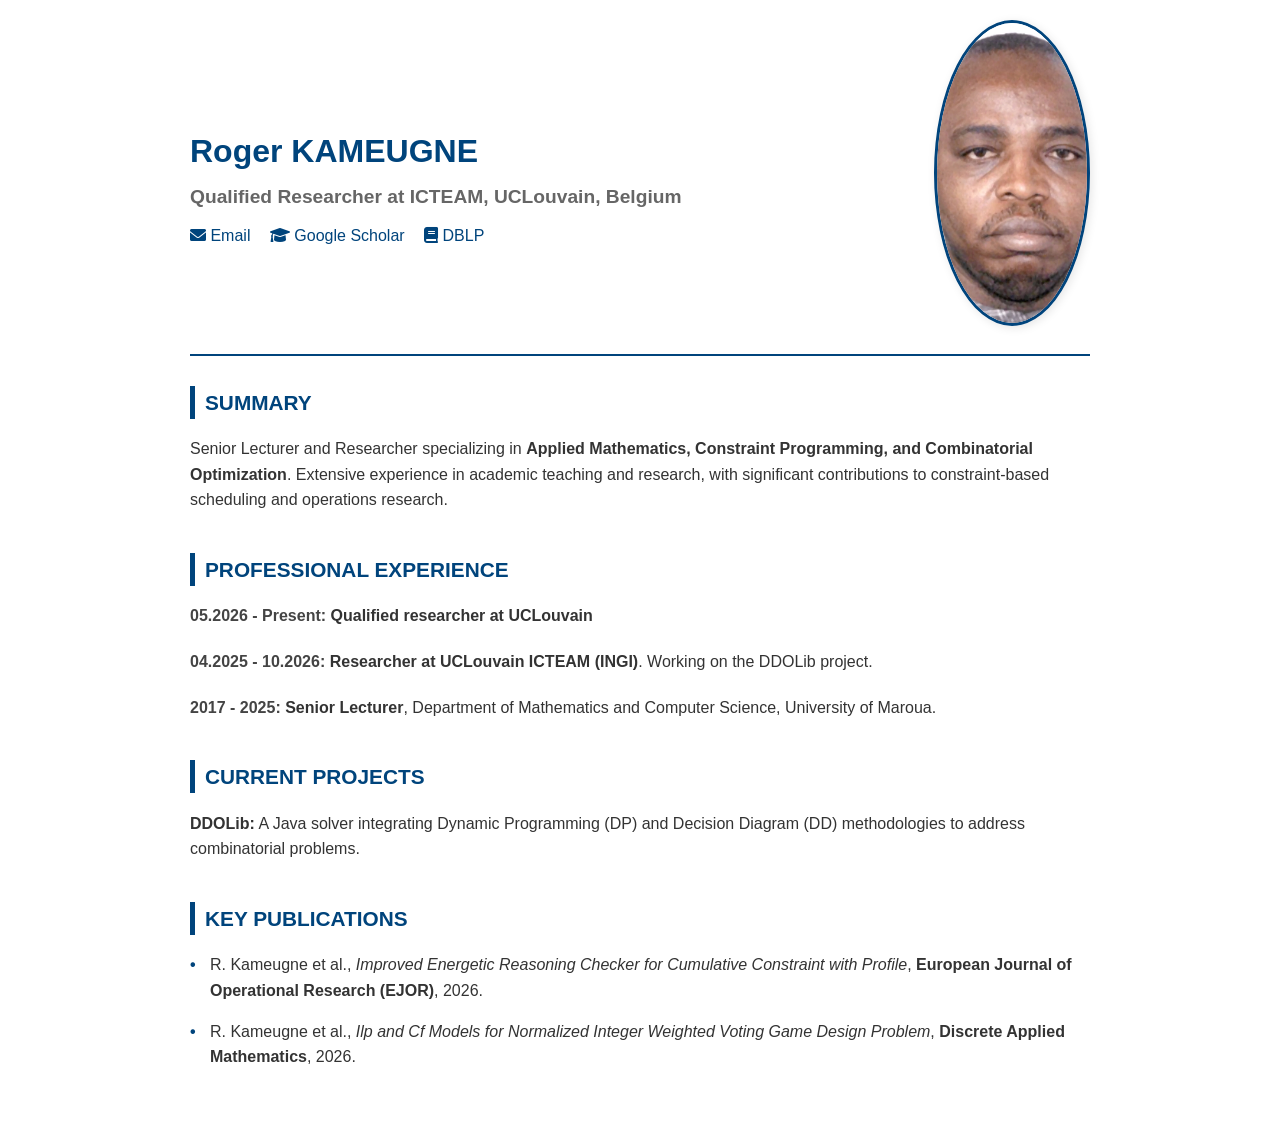
==== index.html @ 8e44e62c "Update index.html" ====
<!DOCTYPE html>
<html lang="en">
<head>
    <meta charset="UTF-8">
    <meta name="viewport" content="width=device-width, initial-scale=1.0">
    <title>Roger Kameugne | Personal Page</title>
    <link rel="stylesheet" href="https://cdnjs.cloudflare.com/ajax/libs/font-awesome/6.0.0/css/all.min.css">
    <style>
        body { font-family: 'Segoe UI', Tahoma, Geneva, Verdana, sans-serif; line-height: 1.6; color: #333; max-width: 900px; margin: 0 auto; padding: 20px; }
        header { border-bottom: 2px solid #00447c; padding-bottom: 20px; margin-bottom: 30px; }
        h1 { color: #00447c; margin-bottom: 5px; }
        .subtitle { font-size: 1.2em; color: #666; font-weight: bold; }
        .contact-info { margin-top: 10px; }
        .contact-info a { margin-right: 15px; text-decoration: none; color: #00447c; }
        section { margin-bottom: 40px; }
        h2 { border-left: 5px solid #00447c; padding-left: 10px; color: #00447c; text-transform: uppercase; font-size: 1.3em; }
        .pub-item { margin-bottom: 15px; padding-left: 20px; position: relative; }
        .pub-item::before { content: "•"; position: absolute; left: 0; color: #00447c; font-weight: bold; }
        .exp-item { margin-bottom: 20px; }
        .exp-date { font-weight: bold; color: #444; }
        header img {
            border: 3px solid #00447c;
            box-shadow: 2px 2px 10px rgba(0,0,0,0.1);
        }
    </style>
</head>
<body>

<header style="display: flex; justify-content: space-between; align-items: center; border-bottom: 2px solid #00447c; padding-bottom: 20px; margin-bottom: 30px;">
    
    <div style="flex: 1;">
        <h1 style="color: #00447c; margin-bottom: 5px;">Roger KAMEUGNE</h1>
        <div class="subtitle" style="font-size: 1.2em; color: #666; font-weight: bold;">
            Qualified Researcher at ICTEAM, UCLouvain, Belgium
        </div>
        <div class="contact-info" style="margin-top: 10px;">
            <a href="mailto:rkameugne@gmail.com" style="margin-right: 15px; text-decoration: none; color: #00447c;"><i class="fas fa-envelope"></i> Email</a>
            <a href="https://scholar.google.fr/citations?user=agmFWy8AAAAJ&hl=fr" target="_blank" style="margin-right: 15px; text-decoration: none; color: #00447c;"><i class="fas fa-graduation-cap"></i> Google Scholar</a>
            <a href="https://dblp.org/pid/67/10056.html" target="_blank" style="text-decoration: none; color: #00447c;"><i class="fas fa-book"></i> DBLP</a>
        </div>
    </div>

    <div style="margin-left: 20px;">
        <img src="Roger.jpeg" alt="Roger Kameugne" style="width: 150px; height: 300px; object-fit: cover; border-radius: 75%; border: 3px solid #00447c; box-shadow: 2px 2px 10px rgba(0,0,0,0.1);">
    </div>

</header>

<section id="about">
    <h2>Summary</h2>
    <p>Senior Lecturer and Researcher specializing in <strong>Applied Mathematics, Constraint Programming, and Combinatorial Optimization</strong>. Extensive experience in academic teaching and research, with significant contributions to constraint-based scheduling and operations research.</p>
</section>

<section id="experience">
    <h2>Professional Experience</h2>
    <div class="exp-item">
        <span class="exp-date">05.2026 - Present:</span> <strong>Qualified researcher at UCLouvain</strong>
    </div>
    <div class="exp-item">
        <span class="exp-date">04.2025 - 10.2026:</span> <strong>Researcher at UCLouvain ICTEAM (INGI)</strong>. Working on the DDOLib project.
    </div>
    <div class="exp-item">
        <span class="exp-date">2017 - 2025:</span> <strong>Senior Lecturer</strong>, Department of Mathematics and Computer Science, University of Maroua.
    </div>
</section>

<section id="projects">
    <h2>Current Projects</h2>
    <p><strong>DDOLib:</strong> A Java solver integrating Dynamic Programming (DP) and Decision Diagram (DD) methodologies to address combinatorial problems.</p>
</section>

<section id="publications">
    <h2>Key Publications</h2>
    <div class="pub-item">
        R. Kameugne et al., <em>Improved Energetic Reasoning Checker for Cumulative Constraint with Profile</em>, <strong>European Journal of Operational Research (EJOR)</strong>, 2026.
    </div>
    <div class="pub-item">
        R. Kameugne et al., <em>Ilp and Cf Models for Normalized Integer Weighted Voting Game Design Problem</em>, <strong>Discrete Applied Mathematics</strong>, 2026.
    </div>
</section>

</body>
</html>
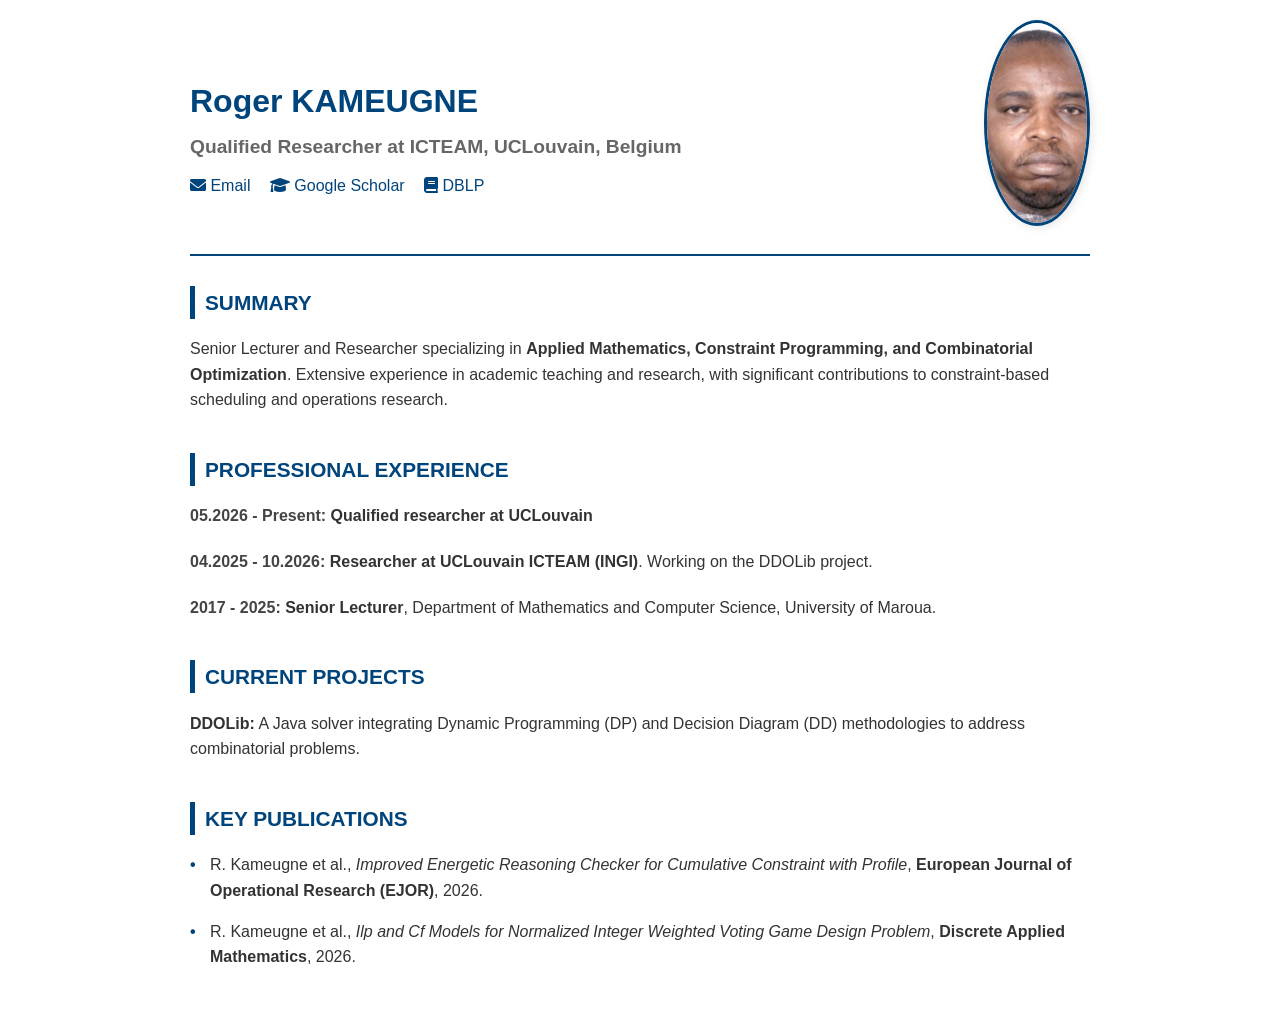
==== commit ff15a4cd: "Update index.html" ====
--- a/index.html
+++ b/index.html
@@ -41,7 +41,7 @@
     </div>
 
     <div style="margin-left: 20px;">
-        <img src="Roger.jpeg" alt="Roger Kameugne" style="width: 150px; height: 300px; object-fit: cover; border-radius: 75%; border: 3px solid #00447c; box-shadow: 2px 2px 10px rgba(0,0,0,0.1);">
+        <img src="Roger.jpeg" alt="Roger Kameugne" style="width: 100px; height: 200px; object-fit: cover; border-radius: 75%; border: 3px solid #00447c; box-shadow: 2px 2px 10px rgba(0,0,0,0.1);">
     </div>
 
 </header>
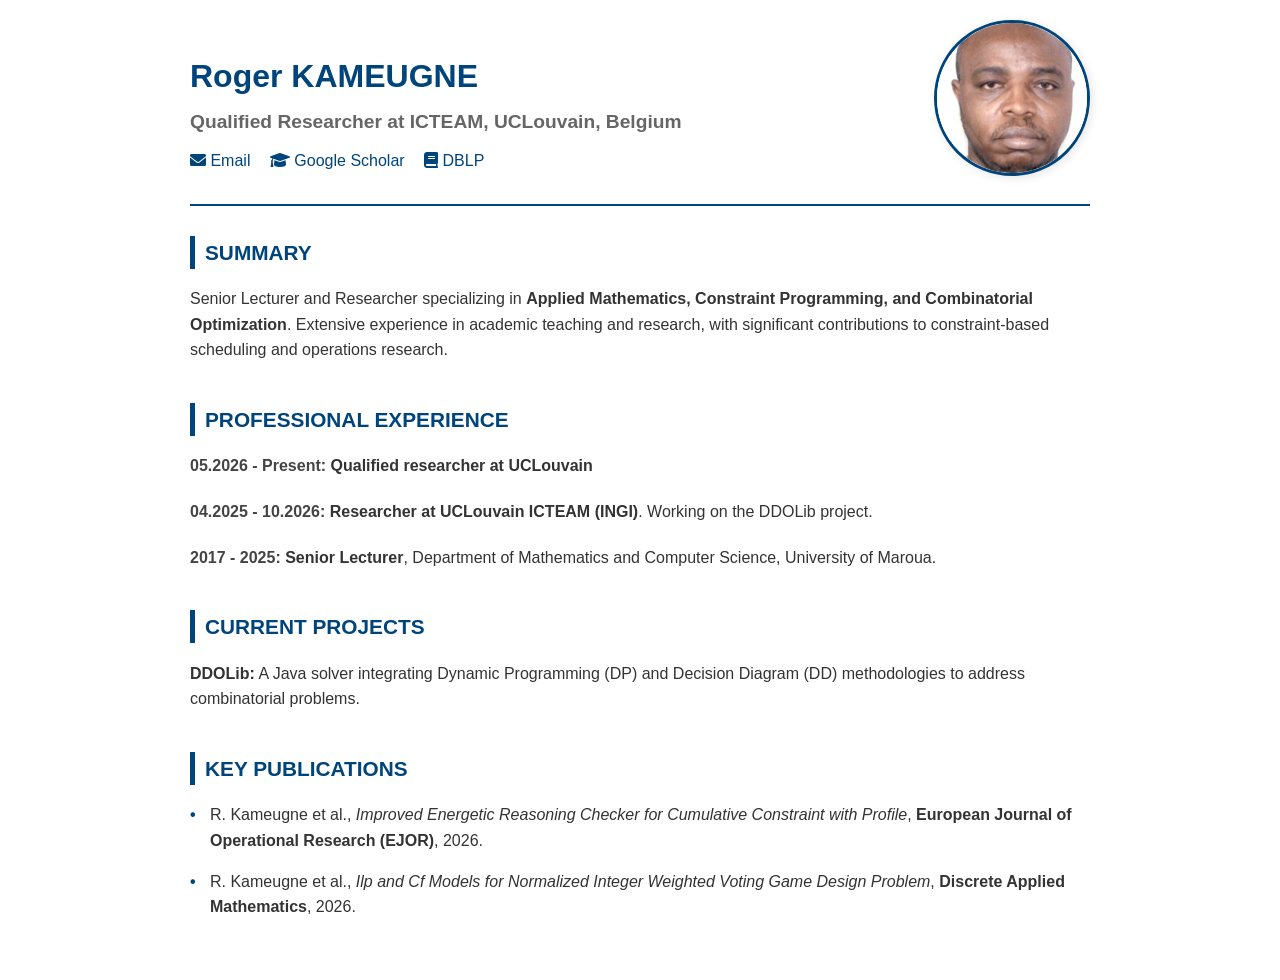
==== commit 7a0e5b8c: "Update index.html" ====
--- a/index.html
+++ b/index.html
@@ -41,7 +41,7 @@
     </div>
 
     <div style="margin-left: 20px;">
-        <img src="Roger.jpeg" alt="Roger Kameugne" style="width: 100px; height: 200px; object-fit: cover; border-radius: 75%; border: 3px solid #00447c; box-shadow: 2px 2px 10px rgba(0,0,0,0.1);">
+        <img src="Roger.jpeg" alt="Roger Kameugne" style="width: 150px; height: 150px; object-fit: cover; border-radius: 50%; border: 3px solid #00447c; box-shadow: 2px 2px 10px rgba(0,0,0,0.1);">
     </div>
 
 </header>
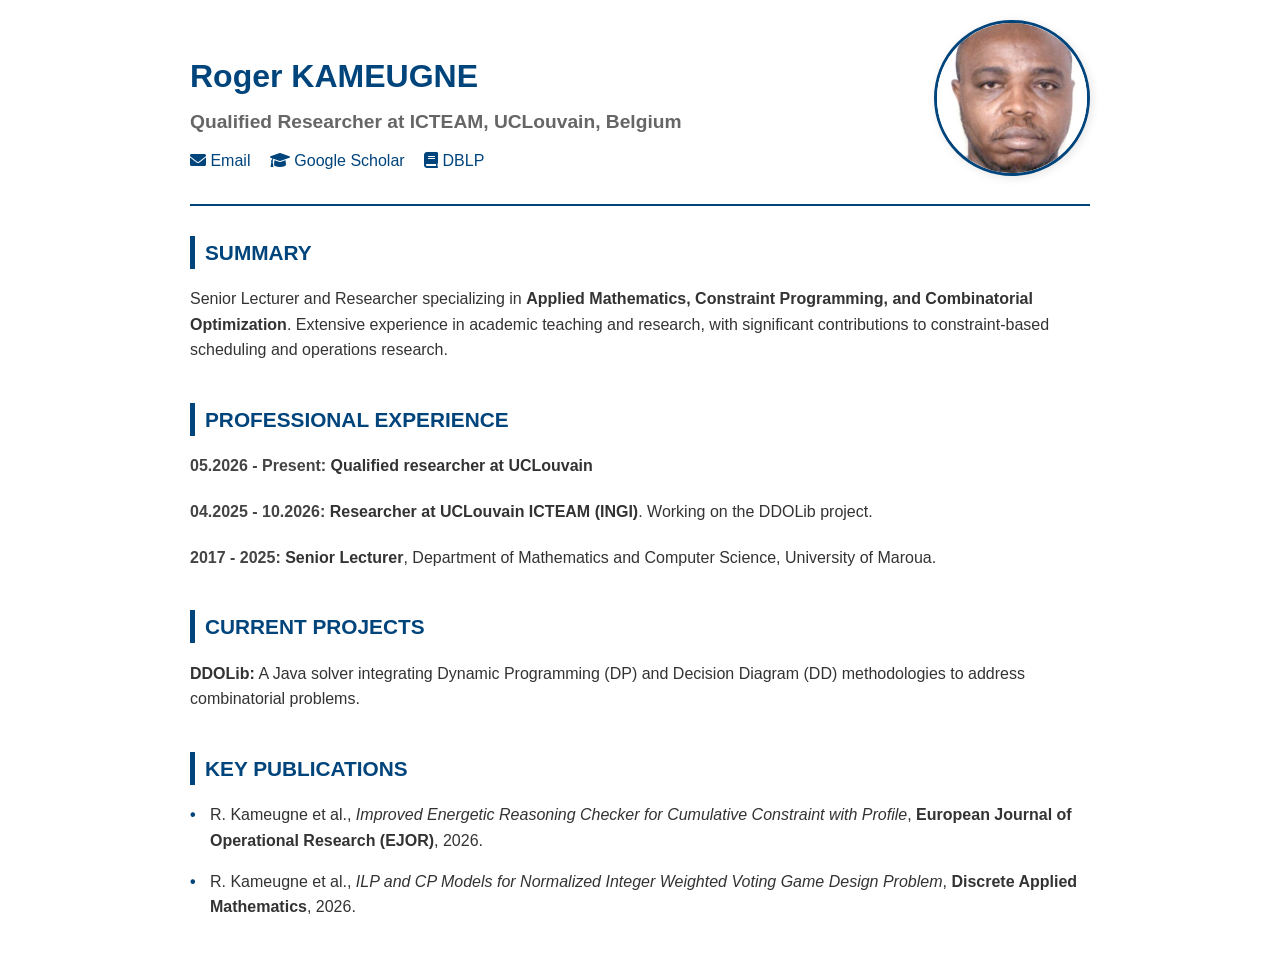
==== commit a9d663f1: "Update index.html" ====
--- a/index.html
+++ b/index.html
@@ -75,7 +75,7 @@
         R. Kameugne et al., <em>Improved Energetic Reasoning Checker for Cumulative Constraint with Profile</em>, <strong>European Journal of Operational Research (EJOR)</strong>, 2026.
     </div>
     <div class="pub-item">
-        R. Kameugne et al., <em>Ilp and Cf Models for Normalized Integer Weighted Voting Game Design Problem</em>, <strong>Discrete Applied Mathematics</strong>, 2026.
+        R. Kameugne et al., <em>ILP and CP Models for Normalized Integer Weighted Voting Game Design Problem</em>, <strong>Discrete Applied Mathematics</strong>, 2026.
     </div>
 </section>
 
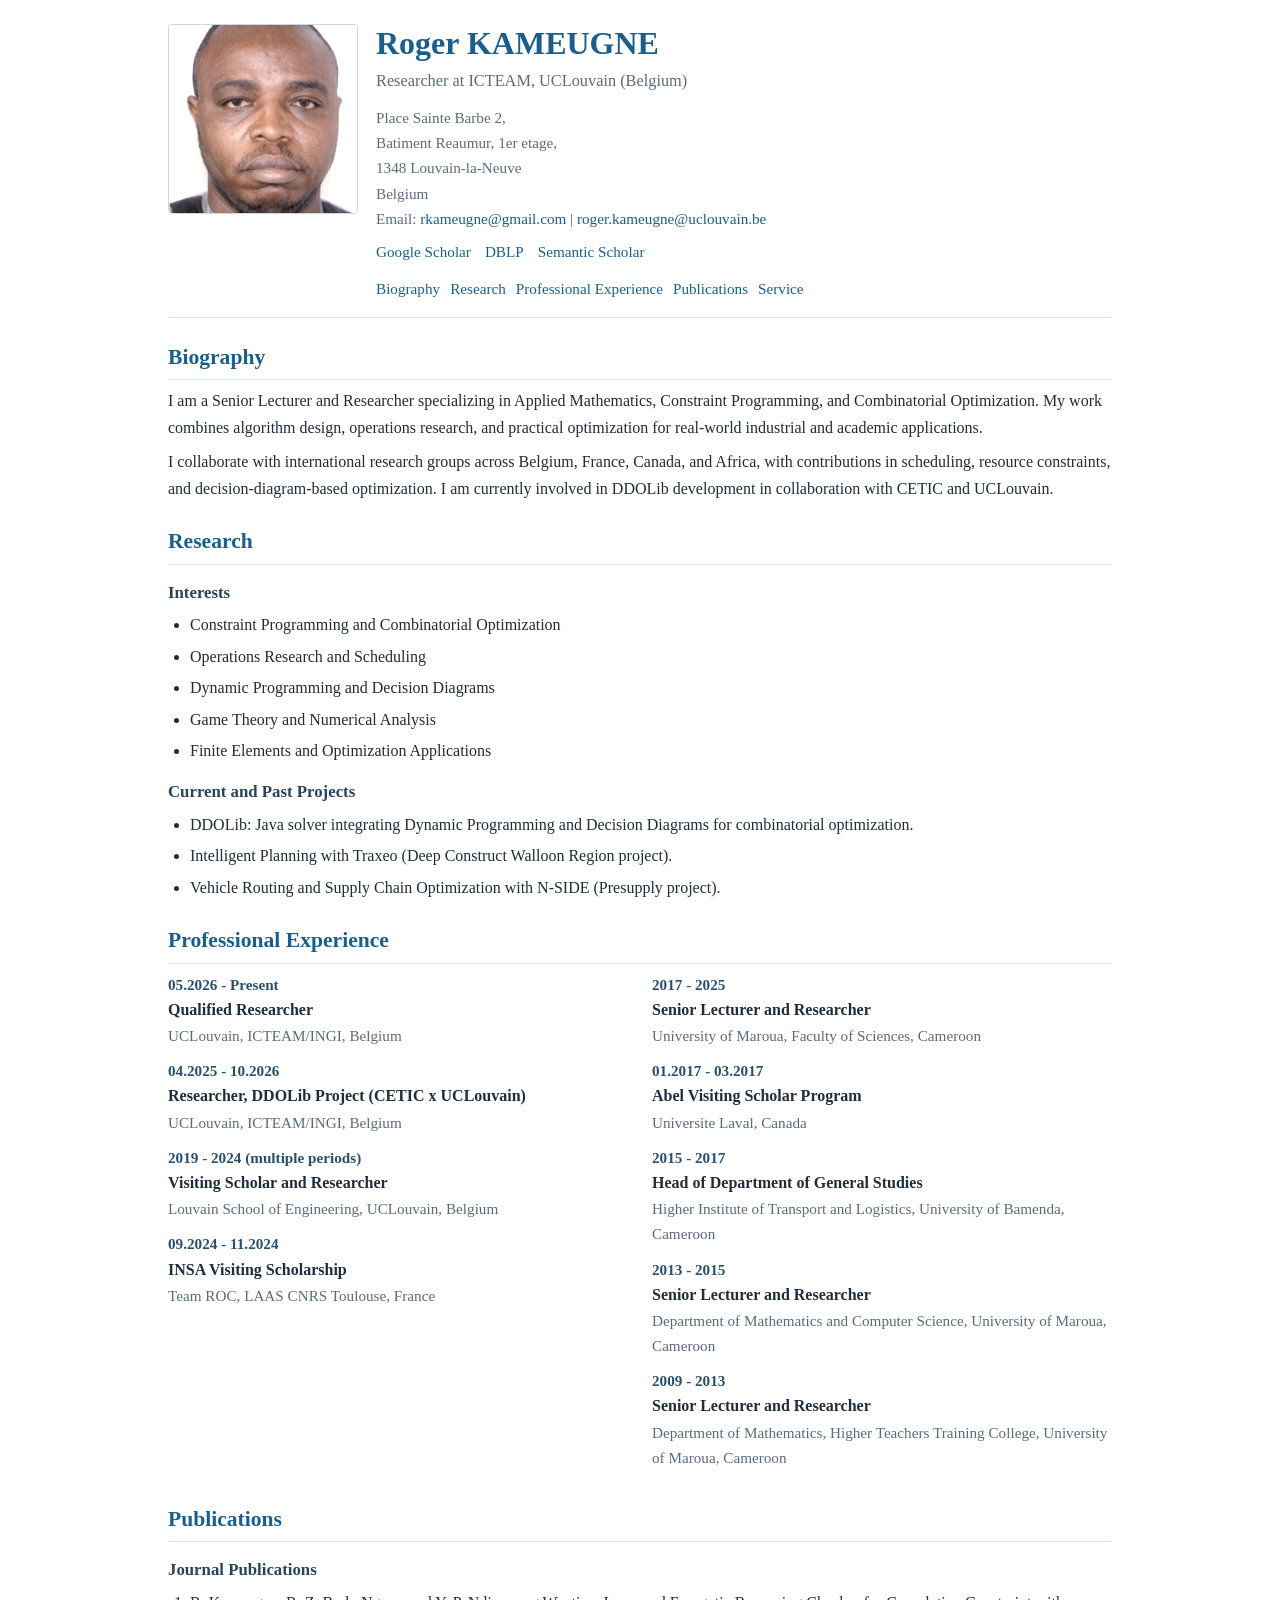
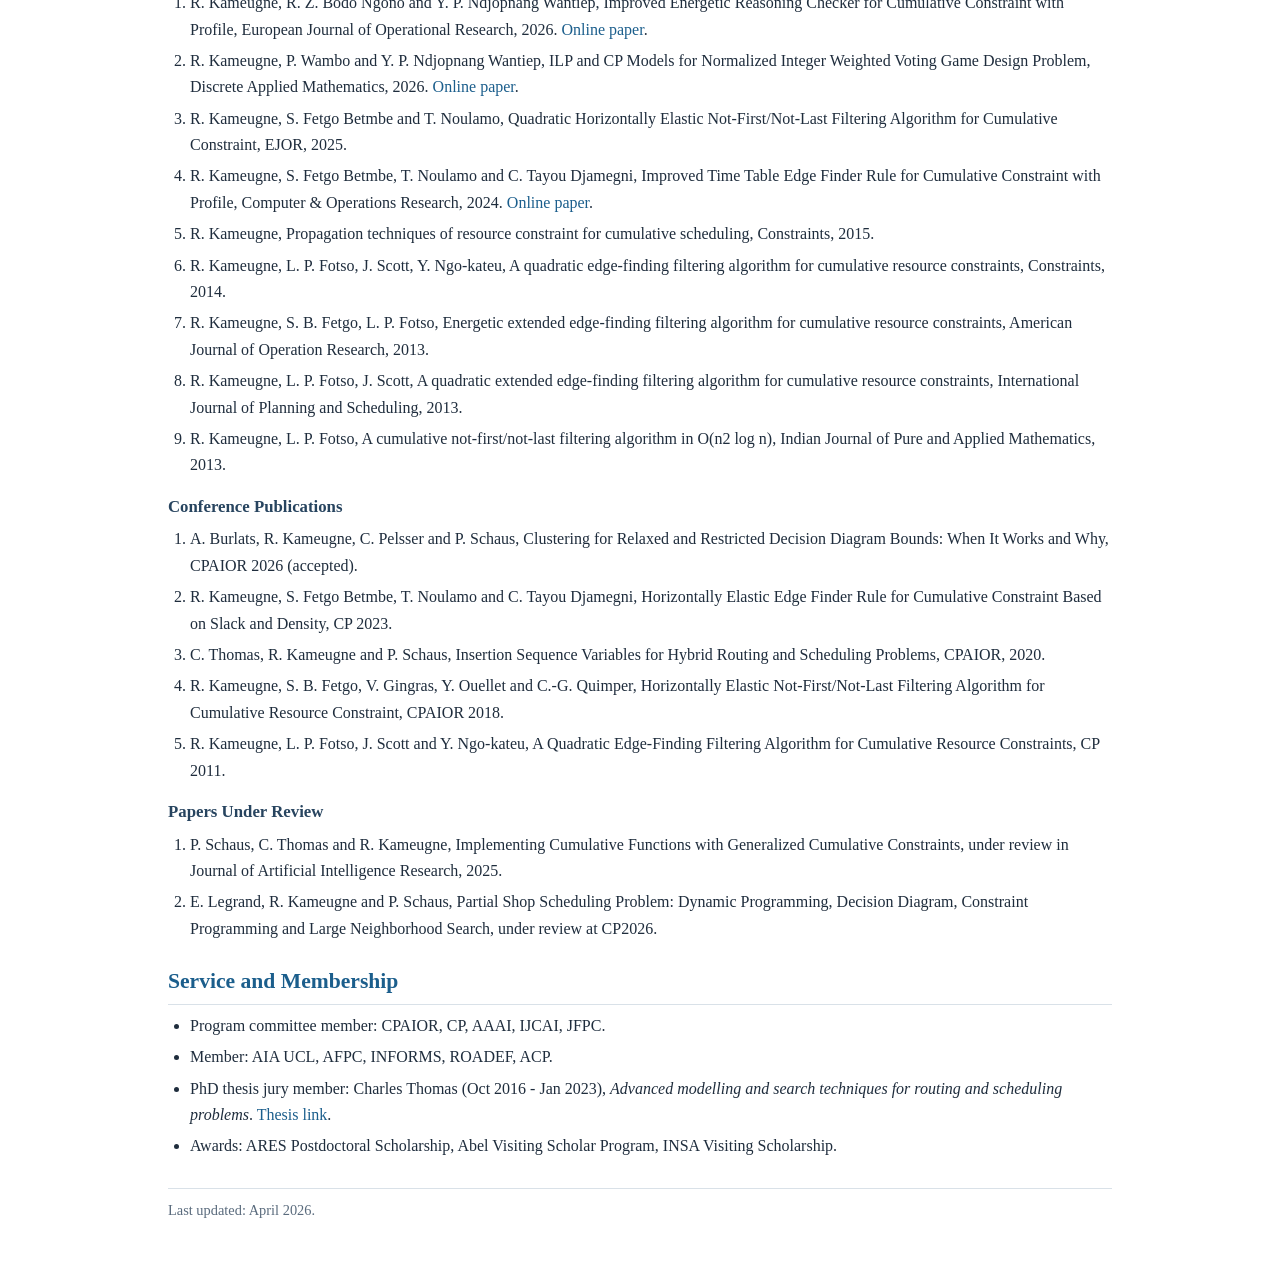
==== commit c9ec23d1: "Refactor index.html for improved structure and content" ====
--- a/index.html
+++ b/index.html
@@ -1,83 +1,340 @@
-<!DOCTYPE html>
+<!doctype html>
 <html lang="en">
 <head>
-    <meta charset="UTF-8">
-    <meta name="viewport" content="width=device-width, initial-scale=1.0">
-    <title>Roger Kameugne | Personal Page</title>
-    <link rel="stylesheet" href="https://cdnjs.cloudflare.com/ajax/libs/font-awesome/6.0.0/css/all.min.css">
-    <style>
-        body { font-family: 'Segoe UI', Tahoma, Geneva, Verdana, sans-serif; line-height: 1.6; color: #333; max-width: 900px; margin: 0 auto; padding: 20px; }
-        header { border-bottom: 2px solid #00447c; padding-bottom: 20px; margin-bottom: 30px; }
-        h1 { color: #00447c; margin-bottom: 5px; }
-        .subtitle { font-size: 1.2em; color: #666; font-weight: bold; }
-        .contact-info { margin-top: 10px; }
-        .contact-info a { margin-right: 15px; text-decoration: none; color: #00447c; }
-        section { margin-bottom: 40px; }
-        h2 { border-left: 5px solid #00447c; padding-left: 10px; color: #00447c; text-transform: uppercase; font-size: 1.3em; }
-        .pub-item { margin-bottom: 15px; padding-left: 20px; position: relative; }
-        .pub-item::before { content: "•"; position: absolute; left: 0; color: #00447c; font-weight: bold; }
-        .exp-item { margin-bottom: 20px; }
-        .exp-date { font-weight: bold; color: #444; }
-        header img {
-            border: 3px solid #00447c;
-            box-shadow: 2px 2px 10px rgba(0,0,0,0.1);
-        }
-    </style>
+  <meta charset="utf-8">
+  <meta name="viewport" content="width=device-width, initial-scale=1">
+  <title>Roger Kameugne - Researcher at UCLouvain</title>
+  <meta name="description" content="Roger Kameugne - Researcher at ICTEAM, UCLouvain. Constraint Programming, Combinatorial Optimization, and Operations Research.">
+  <style>
+    :root {
+      --ink: #1f2d3d;
+      --muted: #5a6b7d;
+      --accent: #1b5e8c;
+      --line: #d9e1e8;
+      --bg: #ffffff;
+    }
+
+    * {
+      box-sizing: border-box;
+    }
+
+    body {
+      margin: 0;
+      font-family: Georgia, "Times New Roman", serif;
+      color: var(--ink);
+      background: var(--bg);
+      line-height: 1.65;
+    }
+
+    .container {
+      max-width: 980px;
+      margin: 0 auto;
+      padding: 24px 18px 50px;
+    }
+
+    .top {
+      display: grid;
+      grid-template-columns: 190px 1fr;
+      gap: 18px;
+      align-items: start;
+      padding-bottom: 16px;
+      border-bottom: 1px solid var(--line);
+    }
+
+    .photo {
+      width: 190px;
+      height: 190px;
+      border-radius: 4px;
+      object-fit: cover;
+      border: 1px solid #cfd8df;
+    }
+
+    h1 {
+      margin: 0;
+      color: var(--accent);
+      font-size: 2rem;
+      line-height: 1.2;
+      font-weight: 700;
+    }
+
+    .subtitle {
+      margin-top: 6px;
+      color: var(--muted);
+      font-size: 1.02rem;
+    }
+
+    .meta {
+      margin-top: 10px;
+      color: var(--muted);
+      font-size: 0.95rem;
+    }
+
+    .links {
+      margin-top: 8px;
+      display: flex;
+      flex-wrap: wrap;
+      gap: 10px 14px;
+      font-size: 0.95rem;
+    }
+
+    a {
+      color: var(--accent);
+      text-decoration: none;
+    }
+
+    a:hover {
+      text-decoration: underline;
+    }
+
+    nav {
+      margin-top: 12px;
+      font-size: 0.95rem;
+      display: flex;
+      flex-wrap: wrap;
+      gap: 10px;
+    }
+
+    section {
+      margin-top: 22px;
+    }
+
+    h2 {
+      margin: 0 0 8px;
+      color: var(--accent);
+      font-size: 1.35rem;
+      border-bottom: 1px solid var(--line);
+      padding-bottom: 4px;
+    }
+
+    h3 {
+      margin: 14px 0 6px;
+      color: #27445f;
+      font-size: 1.05rem;
+    }
+
+    p {
+      margin: 8px 0;
+    }
+
+    ul, ol {
+      margin: 6px 0;
+      padding-left: 22px;
+    }
+
+    li + li {
+      margin-top: 5px;
+    }
+
+    .columns {
+      display: grid;
+      grid-template-columns: 1fr 1fr;
+      gap: 24px;
+    }
+
+    .exp-item {
+      margin-bottom: 10px;
+    }
+
+    .period {
+      font-weight: 700;
+      color: #2a4f6e;
+      font-size: 0.95rem;
+    }
+
+    .role {
+      font-weight: 700;
+    }
+
+    .org {
+      color: var(--muted);
+      font-size: 0.95rem;
+    }
+
+    footer {
+      margin-top: 28px;
+      padding-top: 10px;
+      border-top: 1px solid var(--line);
+      color: var(--muted);
+      font-size: 0.9rem;
+    }
+
+    @media (max-width: 760px) {
+      .top {
+        grid-template-columns: 1fr;
+      }
+
+      .photo {
+        width: 150px;
+        height: 150px;
+      }
+
+      .columns {
+        grid-template-columns: 1fr;
+      }
+    }
+  </style>
 </head>
 <body>
-
-<header style="display: flex; justify-content: space-between; align-items: center; border-bottom: 2px solid #00447c; padding-bottom: 20px; margin-bottom: 30px;">
-    
-    <div style="flex: 1;">
-        <h1 style="color: #00447c; margin-bottom: 5px;">Roger KAMEUGNE</h1>
-        <div class="subtitle" style="font-size: 1.2em; color: #666; font-weight: bold;">
-            Qualified Researcher at ICTEAM, UCLouvain, Belgium
+  <main class="container">
+    <header class="top">
+      <img class="photo" src="Roger.jpeg" alt="Roger Kameugne">
+      <div>
+        <h1>Roger KAMEUGNE</h1>
+        <div class="subtitle">Researcher at ICTEAM, UCLouvain (Belgium)</div>
+        <div class="meta">
+          Place Sainte Barbe 2,<br>
+          Batiment Reaumur, 1er etage,<br>
+          1348 Louvain-la-Neuve<br>
+          Belgium<br>
+          Email: <a href="mailto:rkameugne@gmail.com">rkameugne@gmail.com</a> | <a href="mailto:roger.kameugne@uclouvain.be">roger.kameugne@uclouvain.be</a>
         </div>
-        <div class="contact-info" style="margin-top: 10px;">
-            <a href="mailto:rkameugne@gmail.com" style="margin-right: 15px; text-decoration: none; color: #00447c;"><i class="fas fa-envelope"></i> Email</a>
-            <a href="https://scholar.google.fr/citations?user=agmFWy8AAAAJ&hl=fr" target="_blank" style="margin-right: 15px; text-decoration: none; color: #00447c;"><i class="fas fa-graduation-cap"></i> Google Scholar</a>
-            <a href="https://dblp.org/pid/67/10056.html" target="_blank" style="text-decoration: none; color: #00447c;"><i class="fas fa-book"></i> DBLP</a>
+        <div class="links">
+          <a href="https://scholar.google.fr/citations?user=agmFWy8AAAAJ&hl=fr" target="_blank" rel="noreferrer">Google Scholar</a>
+          <a href="https://dblp.org/pid/67/10056.html" target="_blank" rel="noreferrer">DBLP</a>
+          <a href="https://www.semanticscholar.org/author/Roger-Kameugne/2184030?sort=influence" target="_blank" rel="noreferrer">Semantic Scholar</a>
         </div>
-    </div>
-
-    <div style="margin-left: 20px;">
-        <img src="Roger.jpeg" alt="Roger Kameugne" style="width: 150px; height: 150px; object-fit: cover; border-radius: 50%; border: 3px solid #00447c; box-shadow: 2px 2px 10px rgba(0,0,0,0.1);">
-    </div>
-
-</header>
-
-<section id="about">
-    <h2>Summary</h2>
-    <p>Senior Lecturer and Researcher specializing in <strong>Applied Mathematics, Constraint Programming, and Combinatorial Optimization</strong>. Extensive experience in academic teaching and research, with significant contributions to constraint-based scheduling and operations research.</p>
-</section>
-
-<section id="experience">
-    <h2>Professional Experience</h2>
-    <div class="exp-item">
-        <span class="exp-date">05.2026 - Present:</span> <strong>Qualified researcher at UCLouvain</strong>
-    </div>
-    <div class="exp-item">
-        <span class="exp-date">04.2025 - 10.2026:</span> <strong>Researcher at UCLouvain ICTEAM (INGI)</strong>. Working on the DDOLib project.
-    </div>
-    <div class="exp-item">
-        <span class="exp-date">2017 - 2025:</span> <strong>Senior Lecturer</strong>, Department of Mathematics and Computer Science, University of Maroua.
-    </div>
-</section>
-
-<section id="projects">
-    <h2>Current Projects</h2>
-    <p><strong>DDOLib:</strong> A Java solver integrating Dynamic Programming (DP) and Decision Diagram (DD) methodologies to address combinatorial problems.</p>
-</section>
-
-<section id="publications">
-    <h2>Key Publications</h2>
-    <div class="pub-item">
-        R. Kameugne et al., <em>Improved Energetic Reasoning Checker for Cumulative Constraint with Profile</em>, <strong>European Journal of Operational Research (EJOR)</strong>, 2026.
-    </div>
-    <div class="pub-item">
-        R. Kameugne et al., <em>ILP and CP Models for Normalized Integer Weighted Voting Game Design Problem</em>, <strong>Discrete Applied Mathematics</strong>, 2026.
-    </div>
-</section>
-
+        <nav>
+          <a href="#biography">Biography</a>
+          <a href="#research">Research</a>
+          <a href="#experience">Professional Experience</a>
+          <a href="#publications">Publications</a>
+          <a href="#service">Service</a>
+        </nav>
+      </div>
+    </header>
+
+    <section id="biography">
+      <h2>Biography</h2>
+      <p>
+        I am a Senior Lecturer and Researcher specializing in Applied Mathematics, Constraint Programming,
+        and Combinatorial Optimization. My work combines algorithm design, operations research,
+        and practical optimization for real-world industrial and academic applications.
+      </p>
+      <p>
+        I collaborate with international research groups across Belgium, France, Canada, and Africa,
+        with contributions in scheduling, resource constraints, and decision-diagram-based optimization.
+        I am currently involved in DDOLib development in collaboration with CETIC and UCLouvain.
+      </p>
+    </section>
+
+    <section id="research">
+      <h2>Research</h2>
+      <h3>Interests</h3>
+      <ul>
+        <li>Constraint Programming and Combinatorial Optimization</li>
+        <li>Operations Research and Scheduling</li>
+        <li>Dynamic Programming and Decision Diagrams</li>
+        <li>Game Theory and Numerical Analysis</li>
+        <li>Finite Elements and Optimization Applications</li>
+      </ul>
+
+      <h3>Current and Past Projects</h3>
+      <ul>
+        <li>DDOLib: Java solver integrating Dynamic Programming and Decision Diagrams for combinatorial optimization.</li>
+        <li>Intelligent Planning with Traxeo (Deep Construct Walloon Region project).</li>
+        <li>Vehicle Routing and Supply Chain Optimization with N-SIDE (Presupply project).</li>
+      </ul>
+    </section>
+
+    <section id="experience">
+      <h2>Professional Experience</h2>
+      <div class="columns">
+        <div>
+          <div class="exp-item">
+            <div class="period">05.2026 - Present</div>
+            <div class="role">Qualified Researcher</div>
+            <div class="org">UCLouvain, ICTEAM/INGI, Belgium</div>
+          </div>
+          <div class="exp-item">
+            <div class="period">04.2025 - 10.2026</div>
+            <div class="role">Researcher, DDOLib Project (CETIC x UCLouvain)</div>
+            <div class="org">UCLouvain, ICTEAM/INGI, Belgium</div>
+          </div>
+          <div class="exp-item">
+            <div class="period">2019 - 2024 (multiple periods)</div>
+            <div class="role">Visiting Scholar and Researcher</div>
+            <div class="org">Louvain School of Engineering, UCLouvain, Belgium</div>
+          </div>
+          <div class="exp-item">
+            <div class="period">09.2024 - 11.2024</div>
+            <div class="role">INSA Visiting Scholarship</div>
+            <div class="org">Team ROC, LAAS CNRS Toulouse, France</div>
+          </div>
+        </div>
+        <div>
+          <div class="exp-item">
+            <div class="period">2017 - 2025</div>
+            <div class="role">Senior Lecturer and Researcher</div>
+            <div class="org">University of Maroua, Faculty of Sciences, Cameroon</div>
+          </div>
+          <div class="exp-item">
+            <div class="period">01.2017 - 03.2017</div>
+            <div class="role">Abel Visiting Scholar Program</div>
+            <div class="org">Universite Laval, Canada</div>
+          </div>
+          <div class="exp-item">
+            <div class="period">2015 - 2017</div>
+            <div class="role">Head of Department of General Studies</div>
+            <div class="org">Higher Institute of Transport and Logistics, University of Bamenda, Cameroon</div>
+          </div>
+          <div class="exp-item">
+            <div class="period">2013 - 2015</div>
+            <div class="role">Senior Lecturer and Researcher</div>
+            <div class="org">Department of Mathematics and Computer Science, University of Maroua, Cameroon</div>
+          </div>
+          <div class="exp-item">
+            <div class="period">2009 - 2013</div>
+            <div class="role">Senior Lecturer and Researcher</div>
+            <div class="org">Department of Mathematics, Higher Teachers Training College, University of Maroua, Cameroon</div>
+          </div>
+        </div>
+      </div>
+    </section>
+
+    <section id="publications">
+      <h2>Publications</h2>
+      <h3>Journal Publications</h3>
+      <ol>
+        <li>R. Kameugne, R. Z. Bodo Ngono and Y. P. Ndjopnang Wantiep, Improved Energetic Reasoning Checker for Cumulative Constraint with Profile, European Journal of Operational Research, 2026. <a href="https://doi.org/10.1016/j.ejor.2026.03.037" target="_blank" rel="noreferrer">Online paper</a>.</li>
+        <li>R. Kameugne, P. Wambo and Y. P. Ndjopnang Wantiep, ILP and CP Models for Normalized Integer Weighted Voting Game Design Problem, Discrete Applied Mathematics, 2026. <a href="https://doi.org/10.1016/j.dam.2025.11.051" target="_blank" rel="noreferrer">Online paper</a>.</li>
+        <li>R. Kameugne, S. Fetgo Betmbe and T. Noulamo, Quadratic Horizontally Elastic Not-First/Not-Last Filtering Algorithm for Cumulative Constraint, EJOR, 2025.</li>
+        <li>R. Kameugne, S. Fetgo Betmbe, T. Noulamo and C. Tayou Djamegni, Improved Time Table Edge Finder Rule for Cumulative Constraint with Profile, Computer &amp; Operations Research, 2024. <a href="https://doi.org/10.1016/j.cor.2024.106795" target="_blank" rel="noreferrer">Online paper</a>.</li>
+        <li>R. Kameugne, Propagation techniques of resource constraint for cumulative scheduling, Constraints, 2015.</li>
+        <li>R. Kameugne, L. P. Fotso, J. Scott, Y. Ngo-kateu, A quadratic edge-finding filtering algorithm for cumulative resource constraints, Constraints, 2014.</li>
+        <li>R. Kameugne, S. B. Fetgo, L. P. Fotso, Energetic extended edge-finding filtering algorithm for cumulative resource constraints, American Journal of Operation Research, 2013.</li>
+        <li>R. Kameugne, L. P. Fotso, J. Scott, A quadratic extended edge-finding filtering algorithm for cumulative resource constraints, International Journal of Planning and Scheduling, 2013.</li>
+        <li>R. Kameugne, L. P. Fotso, A cumulative not-first/not-last filtering algorithm in O(n2 log n), Indian Journal of Pure and Applied Mathematics, 2013.</li>
+      </ol>
+
+      <h3>Conference Publications</h3>
+      <ol>
+        <li>A. Burlats, R. Kameugne, C. Pelsser and P. Schaus, Clustering for Relaxed and Restricted Decision Diagram Bounds: When It Works and Why, CPAIOR 2026 (accepted).</li>
+        <li>R. Kameugne, S. Fetgo Betmbe, T. Noulamo and C. Tayou Djamegni, Horizontally Elastic Edge Finder Rule for Cumulative Constraint Based on Slack and Density, CP 2023.</li>
+        <li>C. Thomas, R. Kameugne and P. Schaus, Insertion Sequence Variables for Hybrid Routing and Scheduling Problems, CPAIOR, 2020.</li>
+        <li>R. Kameugne, S. B. Fetgo, V. Gingras, Y. Ouellet and C.-G. Quimper, Horizontally Elastic Not-First/Not-Last Filtering Algorithm for Cumulative Resource Constraint, CPAIOR 2018.</li>
+        <li>R. Kameugne, L. P. Fotso, J. Scott and Y. Ngo-kateu, A Quadratic Edge-Finding Filtering Algorithm for Cumulative Resource Constraints, CP 2011.</li>
+      </ol>
+
+      <h3>Papers Under Review</h3>
+      <ol>
+        <li>P. Schaus, C. Thomas and R. Kameugne, Implementing Cumulative Functions with Generalized Cumulative Constraints, under review in Journal of Artificial Intelligence Research, 2025.</li>
+        <li>E. Legrand, R. Kameugne and P. Schaus, Partial Shop Scheduling Problem: Dynamic Programming, Decision Diagram, Constraint Programming and Large Neighborhood Search, under review at CP2026.</li>
+      </ol>
+    </section>
+
+    <section id="service">
+      <h2>Service and Membership</h2>
+      <ul>
+        <li>Program committee member: CPAIOR, CP, AAAI, IJCAI, JFPC.</li>
+        <li>Member: AIA UCL, AFPC, INFORMS, ROADEF, ACP.</li>
+        <li>PhD thesis jury member: Charles Thomas (Oct 2016 - Jan 2023), <em>Advanced modelling and search techniques for routing and scheduling problems</em>. <a href="https://dial.uclouvain.be/pr/boreal/en/search/site/Charles%20Thomas%20Advanced%20modelling%20and%20search%20techniques%20for%20routing%20and%20scheduling%20problems" target="_blank" rel="noreferrer">Thesis link</a>.</li>
+        <li>Awards: ARES Postdoctoral Scholarship, Abel Visiting Scholar Program, INSA Visiting Scholarship.</li>
+      </ul>
+    </section>
+
+    <footer>
+      Last updated: April 2026.
+    </footer>
+  </main>
 </body>
 </html>
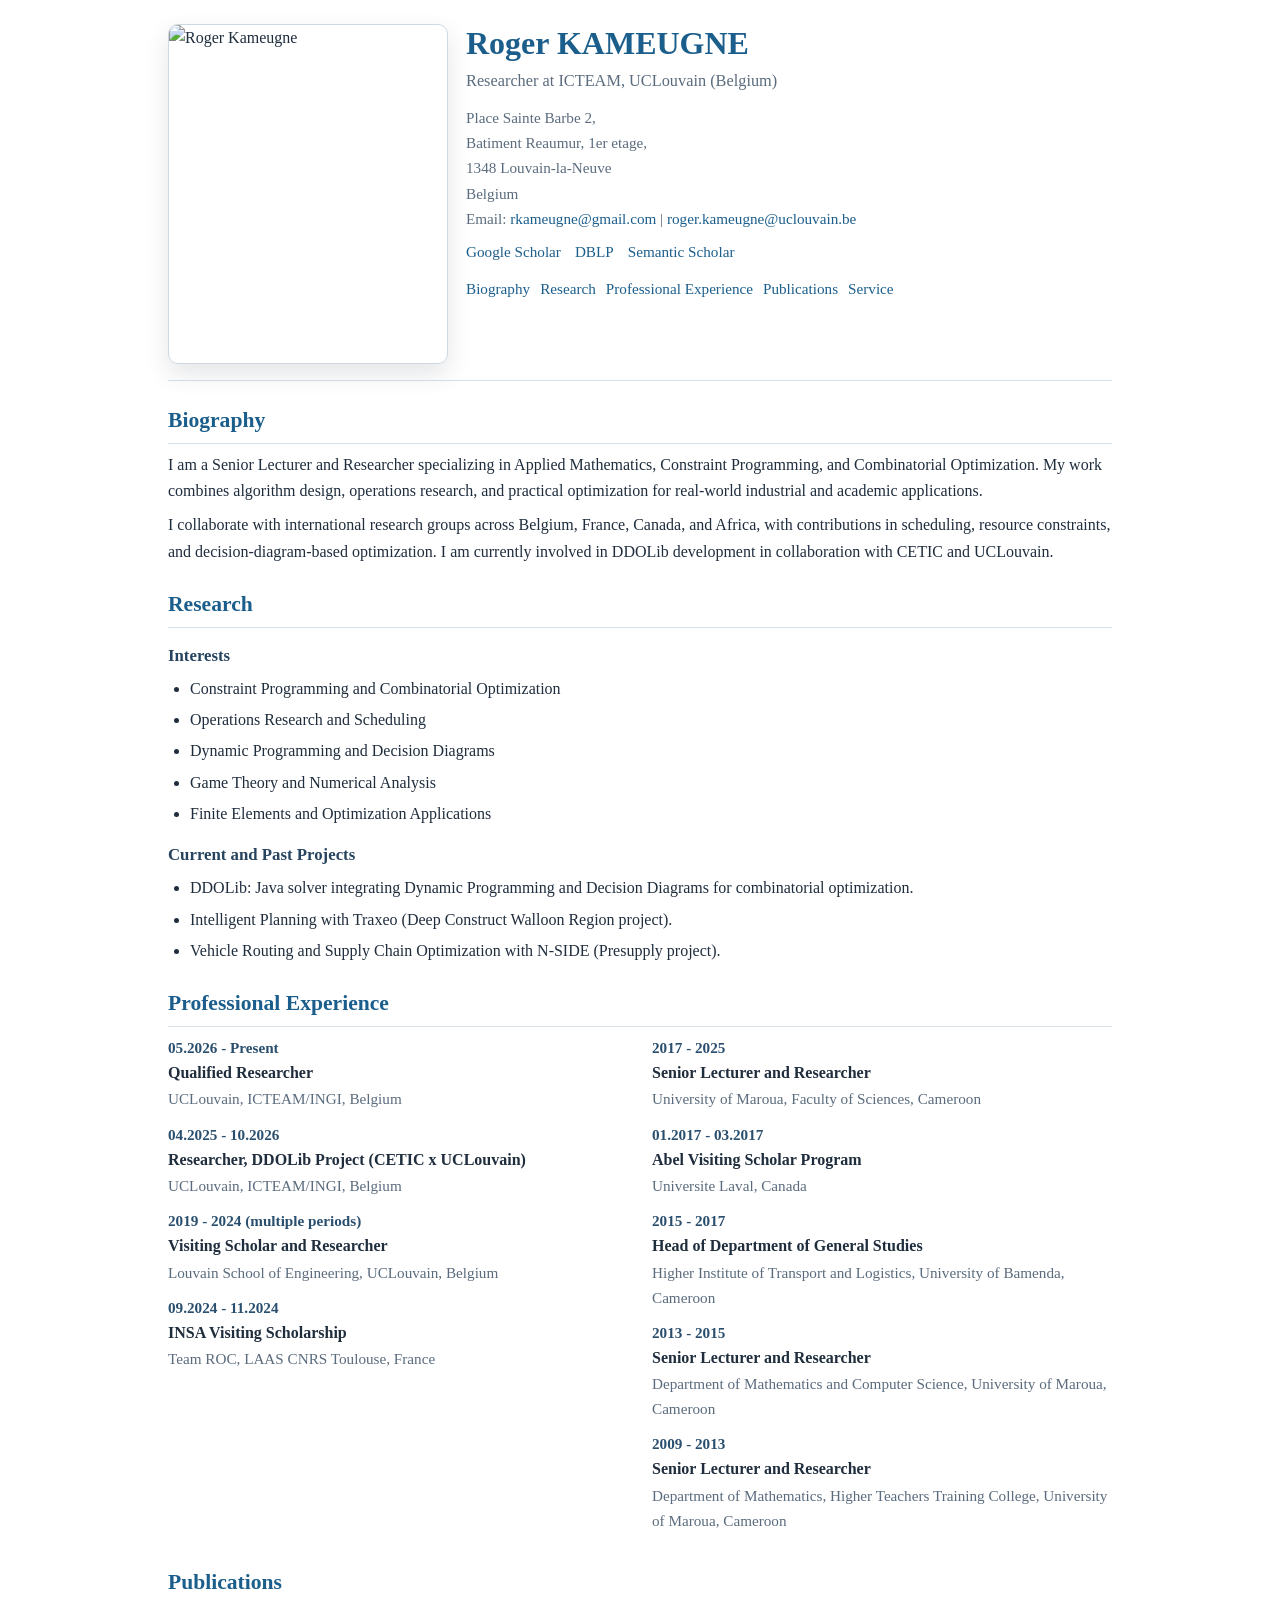
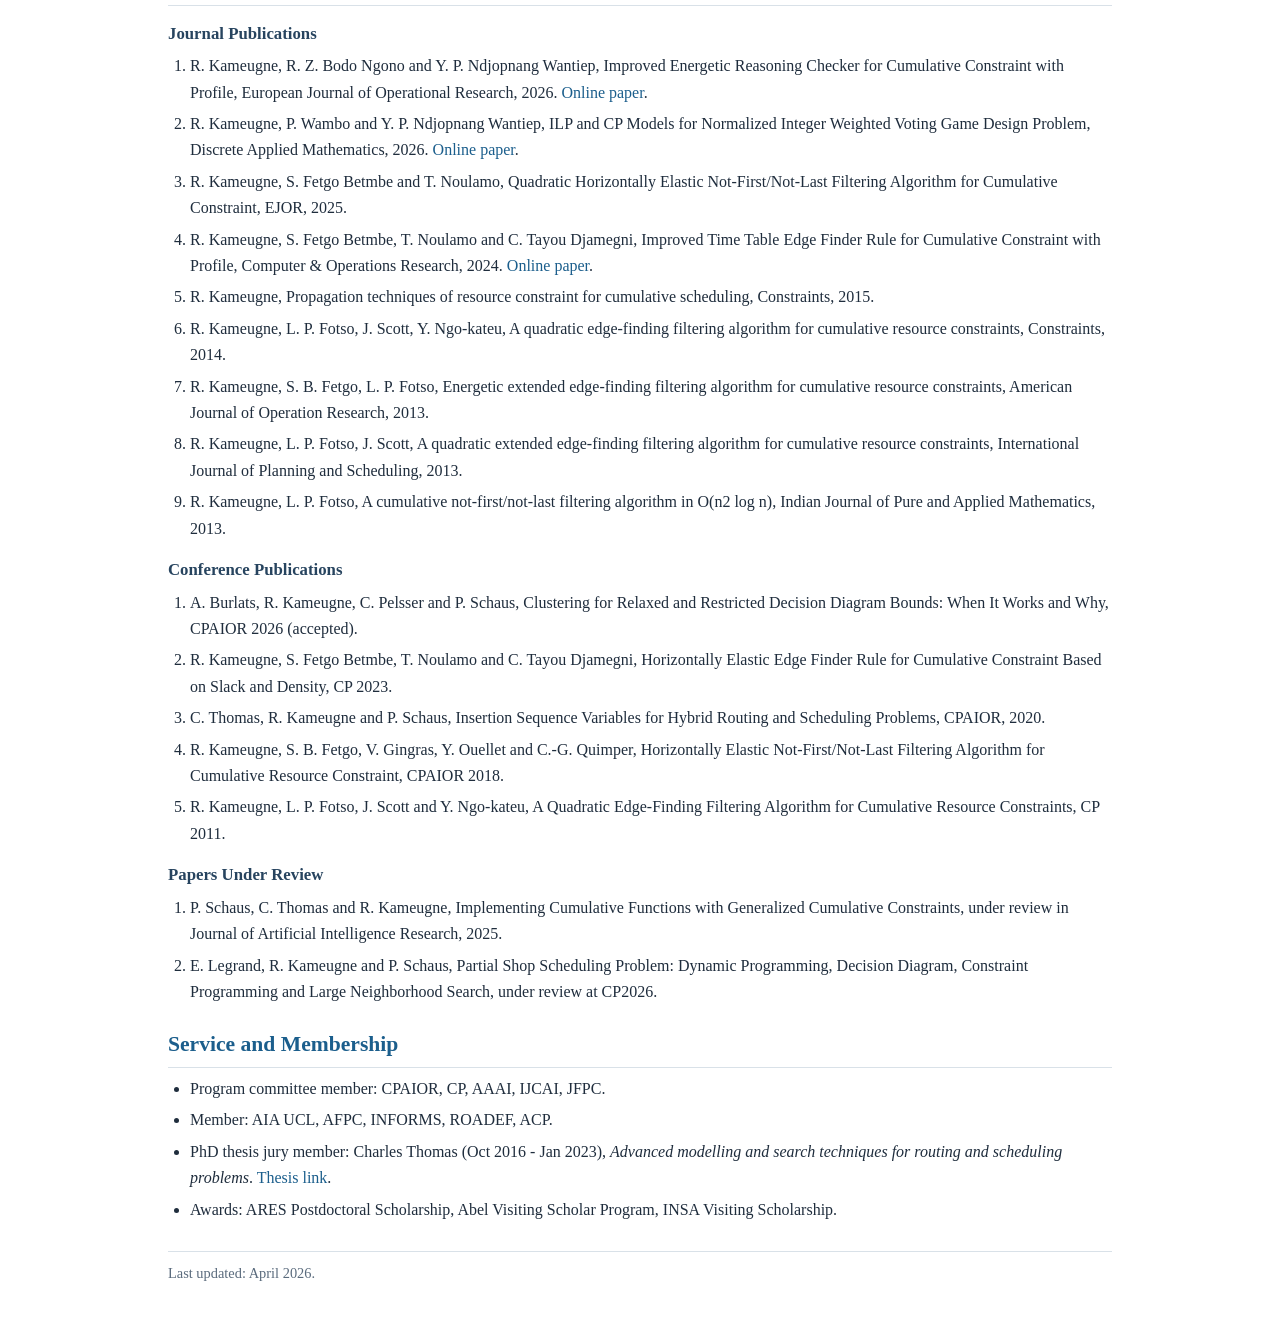
==== commit 9d7cc710: "Update photo dimensions and replace image source" ====
--- a/index.html
+++ b/index.html
@@ -34,7 +34,7 @@
 
     .top {
       display: grid;
-      grid-template-columns: 190px 1fr;
+      grid-template-columns: 280px 1fr;
       gap: 18px;
       align-items: start;
       padding-bottom: 16px;
@@ -42,11 +42,14 @@
     }
 
     .photo {
-      width: 190px;
-      height: 190px;
-      border-radius: 4px;
+      width: 280px;
+      height: 340px;
+      border-radius: 10px;
       object-fit: cover;
+      object-position: center 22%;
       border: 1px solid #cfd8df;
+      box-shadow: 0 10px 24px rgba(31, 45, 61, 0.12);
+      display: block;
     }
 
     h1 {
@@ -164,8 +167,8 @@
       }
 
       .photo {
-        width: 150px;
-        height: 150px;
+        width: 210px;
+        height: 260px;
       }
 
       .columns {
@@ -177,7 +180,7 @@
 <body>
   <main class="container">
     <header class="top">
-      <img class="photo" src="Roger.jpeg" alt="Roger Kameugne">
+      <img class="photo" src="RogerK.jpeg" alt="Roger Kameugne">
       <div>
         <h1>Roger KAMEUGNE</h1>
         <div class="subtitle">Researcher at ICTEAM, UCLouvain (Belgium)</div>
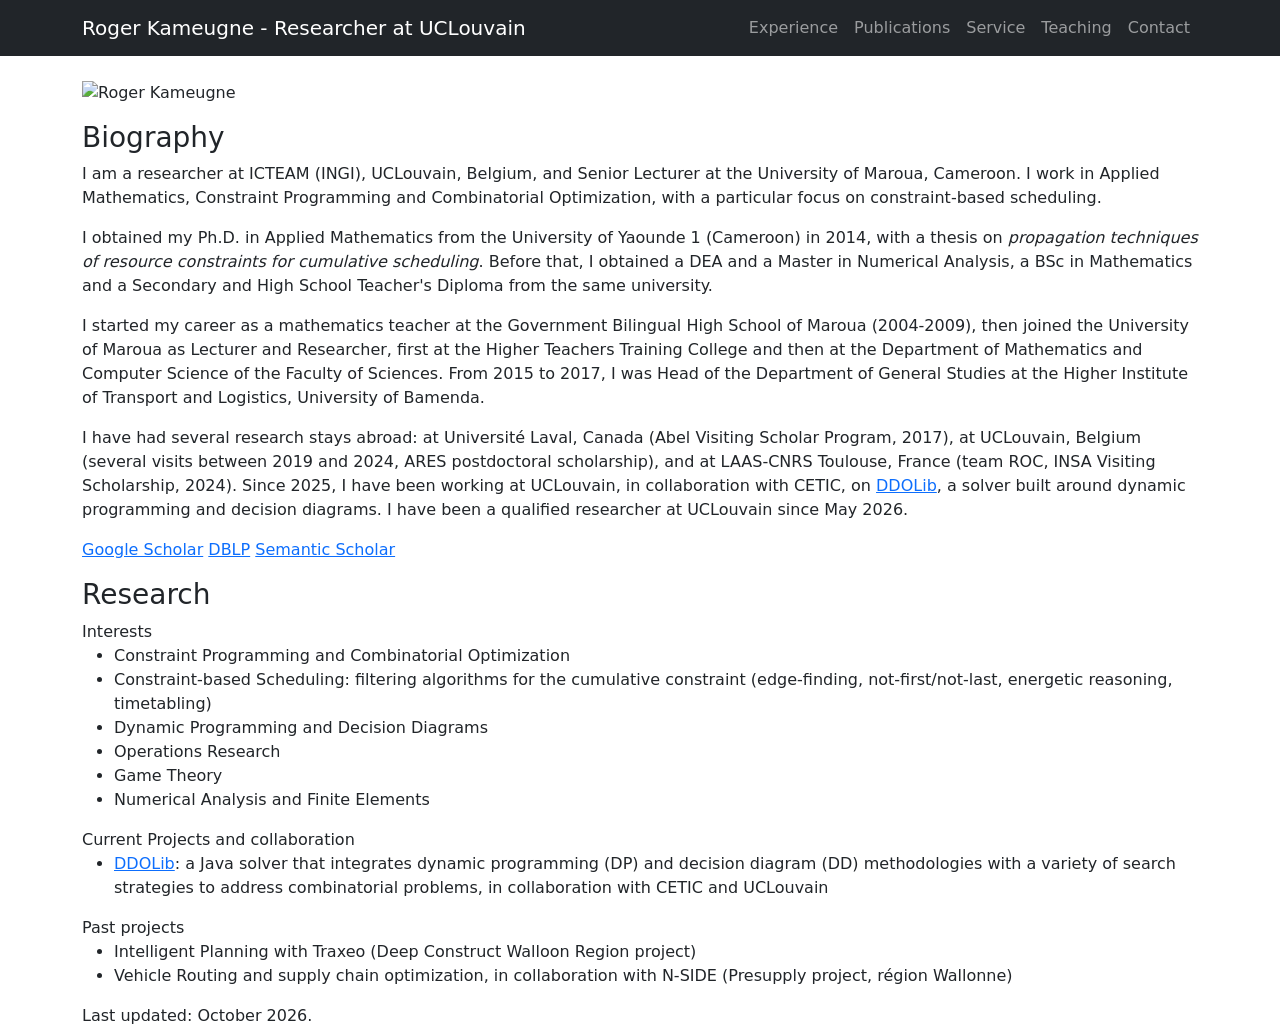
==== commit a164a0c0: "Add files via upload" ====
--- a/index.html
+++ b/index.html
@@ -1,343 +1,91 @@
-<!doctype html>
+<!DOCTYPE html>
 <html lang="en">
 <head>
   <meta charset="utf-8">
   <meta name="viewport" content="width=device-width, initial-scale=1">
-  <title>Roger Kameugne - Researcher at UCLouvain</title>
-  <meta name="description" content="Roger Kameugne - Researcher at ICTEAM, UCLouvain. Constraint Programming, Combinatorial Optimization, and Operations Research.">
-  <style>
-    :root {
-      --ink: #1f2d3d;
-      --muted: #5a6b7d;
-      --accent: #1b5e8c;
-      --line: #d9e1e8;
-      --bg: #ffffff;
-    }
+  <title>Home - Roger Kameugne - Researcher at UCLouvain</title>
+  <meta name="description" content="Personal academic page of Roger Kameugne, focusing on Constraint Programming, Scheduling, Decision Diagrams and Combinatorial Optimization.">
+  <meta name="author" content="Roger Kameugne">
 
-    * {
-      box-sizing: border-box;
-    }
+  <!-- Bootstrap CSS -->
+  <link href="https://cdn.jsdelivr.net/npm/bootstrap@5.3.3/dist/css/bootstrap.min.css" rel="stylesheet" integrity="sha384-QWTKZyjpPEjISv5WaRU9OFeRpok6YctnYmDr5pNlyT2bRjXh0JMhjY6hW+ALEwIH" crossorigin="anonymous">
 
-    body {
-      margin: 0;
-      font-family: Georgia, "Times New Roman", serif;
-      color: var(--ink);
-      background: var(--bg);
-      line-height: 1.65;
-    }
-
-    .container {
-      max-width: 980px;
-      margin: 0 auto;
-      padding: 24px 18px 50px;
-    }
-
-    .top {
-      display: grid;
-      grid-template-columns: 280px 1fr;
-      gap: 18px;
-      align-items: start;
-      padding-bottom: 16px;
-      border-bottom: 1px solid var(--line);
-    }
-
-    .photo {
-      width: 280px;
-      height: 340px;
-      border-radius: 10px;
-      object-fit: cover;
-      object-position: center 22%;
-      border: 1px solid #cfd8df;
-      box-shadow: 0 10px 24px rgba(31, 45, 61, 0.12);
-      display: block;
-    }
-
-    h1 {
-      margin: 0;
-      color: var(--accent);
-      font-size: 2rem;
-      line-height: 1.2;
-      font-weight: 700;
-    }
-
-    .subtitle {
-      margin-top: 6px;
-      color: var(--muted);
-      font-size: 1.02rem;
-    }
-
-    .meta {
-      margin-top: 10px;
-      color: var(--muted);
-      font-size: 0.95rem;
-    }
-
-    .links {
-      margin-top: 8px;
-      display: flex;
-      flex-wrap: wrap;
-      gap: 10px 14px;
-      font-size: 0.95rem;
-    }
-
-    a {
-      color: var(--accent);
-      text-decoration: none;
-    }
-
-    a:hover {
-      text-decoration: underline;
-    }
-
-    nav {
-      margin-top: 12px;
-      font-size: 0.95rem;
-      display: flex;
-      flex-wrap: wrap;
-      gap: 10px;
-    }
-
-    section {
-      margin-top: 22px;
-    }
-
-    h2 {
-      margin: 0 0 8px;
-      color: var(--accent);
-      font-size: 1.35rem;
-      border-bottom: 1px solid var(--line);
-      padding-bottom: 4px;
-    }
-
-    h3 {
-      margin: 14px 0 6px;
-      color: #27445f;
-      font-size: 1.05rem;
-    }
-
-    p {
-      margin: 8px 0;
-    }
-
-    ul, ol {
-      margin: 6px 0;
-      padding-left: 22px;
-    }
-
-    li + li {
-      margin-top: 5px;
-    }
-
-    .columns {
-      display: grid;
-      grid-template-columns: 1fr 1fr;
-      gap: 24px;
-    }
-
-    .exp-item {
-      margin-bottom: 10px;
-    }
-
-    .period {
-      font-weight: 700;
-      color: #2a4f6e;
-      font-size: 0.95rem;
-    }
-
-    .role {
-      font-weight: 700;
-    }
-
-    .org {
-      color: var(--muted);
-      font-size: 0.95rem;
-    }
-
-    footer {
-      margin-top: 28px;
-      padding-top: 10px;
-      border-top: 1px solid var(--line);
-      color: var(--muted);
-      font-size: 0.9rem;
-    }
-
-    @media (max-width: 760px) {
-      .top {
-        grid-template-columns: 1fr;
-      }
-
-      .photo {
-        width: 210px;
-        height: 260px;
-      }
-
-      .columns {
-        grid-template-columns: 1fr;
-      }
-    }
-  </style>
+  <!-- Custom CSS -->
+  <link href="assets/css/main.css" rel="stylesheet">
 </head>
 <body>
-  <main class="container">
-    <header class="top">
-      <img class="photo" src="RogerK.jpeg" alt="Roger Kameugne">
-      <div>
-        <h1>Roger KAMEUGNE</h1>
-        <div class="subtitle">Researcher at ICTEAM, UCLouvain (Belgium)</div>
-        <div class="meta">
-          Place Sainte Barbe 2,<br>
-          Batiment Reaumur, 1er etage,<br>
-          1348 Louvain-la-Neuve<br>
-          Belgium<br>
-          Email: <a href="mailto:rkameugne@gmail.com">rkameugne@gmail.com</a> | <a href="mailto:roger.kameugne@uclouvain.be">roger.kameugne@uclouvain.be</a>
-        </div>
-        <div class="links">
-          <a href="https://scholar.google.fr/citations?user=agmFWy8AAAAJ&hl=fr" target="_blank" rel="noreferrer">Google Scholar</a>
-          <a href="https://dblp.org/pid/67/10056.html" target="_blank" rel="noreferrer">DBLP</a>
-          <a href="https://www.semanticscholar.org/author/Roger-Kameugne/2184030?sort=influence" target="_blank" rel="noreferrer">Semantic Scholar</a>
-        </div>
-        <nav>
-          <a href="#biography">Biography</a>
-          <a href="#research">Research</a>
-          <a href="#experience">Professional Experience</a>
-          <a href="#publications">Publications</a>
-          <a href="#service">Service</a>
-        </nav>
+
+  <nav class="navbar navbar-expand-lg navbar-dark bg-dark">
+    <div class="container">
+      <a class="navbar-brand" href="index.html">Roger Kameugne - Researcher at UCLouvain</a>
+      <button class="navbar-toggler" type="button" data-bs-toggle="collapse" data-bs-target="#navbarNav" aria-controls="navbarNav" aria-expanded="false" aria-label="Toggle navigation">
+        <span class="navbar-toggler-icon"></span>
+      </button>
+      <div class="collapse navbar-collapse" id="navbarNav">
+        <ul class="navbar-nav ms-auto">
+          <li class="nav-item">
+            <a class="nav-link" href="experience.html">Experience</a>
+          </li>
+          <li class="nav-item">
+            <a class="nav-link" href="publications.html">Publications</a>
+          </li>
+          <li class="nav-item">
+            <a class="nav-link" href="service.html">Service</a>
+          </li>
+          <li class="nav-item">
+            <a class="nav-link" href="teaching.html">Teaching</a>
+          </li>
+          <li class="nav-item">
+            <a class="nav-link" href="contact.html">Contact</a>
+          </li>
+        </ul>
       </div>
-    </header>
+    </div>
+  </nav>
 
-    <section id="biography">
-      <h2>Biography</h2>
-      <p>
-        I am a Senior Lecturer and Researcher specializing in Applied Mathematics, Constraint Programming,
-        and Combinatorial Optimization. My work combines algorithm design, operations research,
-        and practical optimization for real-world industrial and academic applications.
-      </p>
-      <p>
-        I collaborate with international research groups across Belgium, France, Canada, and Africa,
-        with contributions in scheduling, resource constraints, and decision-diagram-based optimization.
-        I am currently involved in DDOLib development in collaboration with CETIC and UCLouvain.
-      </p>
-    </section>
+  <div class="container mt-4">
+    <p><img src="img/roger.jpeg" alt="Roger Kameugne" class="portrait" /></p>
 
-    <section id="research">
-      <h2>Research</h2>
-      <h3>Interests</h3>
-      <ul>
-        <li>Constraint Programming and Combinatorial Optimization</li>
-        <li>Operations Research and Scheduling</li>
-        <li>Dynamic Programming and Decision Diagrams</li>
-        <li>Game Theory and Numerical Analysis</li>
-        <li>Finite Elements and Optimization Applications</li>
-      </ul>
+<h3>Biography</h3>
 
-      <h3>Current and Past Projects</h3>
-      <ul>
-        <li>DDOLib: Java solver integrating Dynamic Programming and Decision Diagrams for combinatorial optimization.</li>
-        <li>Intelligent Planning with Traxeo (Deep Construct Walloon Region project).</li>
-        <li>Vehicle Routing and Supply Chain Optimization with N-SIDE (Presupply project).</li>
-      </ul>
-    </section>
+<p>I am a researcher at ICTEAM (INGI), UCLouvain, Belgium, and Senior Lecturer at the University of Maroua, Cameroon. I work in Applied Mathematics, Constraint Programming and Combinatorial Optimization, with a particular focus on constraint-based scheduling.</p>
 
-    <section id="experience">
-      <h2>Professional Experience</h2>
-      <div class="columns">
-        <div>
-          <div class="exp-item">
-            <div class="period">05.2026 - Present</div>
-            <div class="role">Qualified Researcher</div>
-            <div class="org">UCLouvain, ICTEAM/INGI, Belgium</div>
-          </div>
-          <div class="exp-item">
-            <div class="period">04.2025 - 10.2026</div>
-            <div class="role">Researcher, DDOLib Project (CETIC x UCLouvain)</div>
-            <div class="org">UCLouvain, ICTEAM/INGI, Belgium</div>
-          </div>
-          <div class="exp-item">
-            <div class="period">2019 - 2024 (multiple periods)</div>
-            <div class="role">Visiting Scholar and Researcher</div>
-            <div class="org">Louvain School of Engineering, UCLouvain, Belgium</div>
-          </div>
-          <div class="exp-item">
-            <div class="period">09.2024 - 11.2024</div>
-            <div class="role">INSA Visiting Scholarship</div>
-            <div class="org">Team ROC, LAAS CNRS Toulouse, France</div>
-          </div>
-        </div>
-        <div>
-          <div class="exp-item">
-            <div class="period">2017 - 2025</div>
-            <div class="role">Senior Lecturer and Researcher</div>
-            <div class="org">University of Maroua, Faculty of Sciences, Cameroon</div>
-          </div>
-          <div class="exp-item">
-            <div class="period">01.2017 - 03.2017</div>
-            <div class="role">Abel Visiting Scholar Program</div>
-            <div class="org">Universite Laval, Canada</div>
-          </div>
-          <div class="exp-item">
-            <div class="period">2015 - 2017</div>
-            <div class="role">Head of Department of General Studies</div>
-            <div class="org">Higher Institute of Transport and Logistics, University of Bamenda, Cameroon</div>
-          </div>
-          <div class="exp-item">
-            <div class="period">2013 - 2015</div>
-            <div class="role">Senior Lecturer and Researcher</div>
-            <div class="org">Department of Mathematics and Computer Science, University of Maroua, Cameroon</div>
-          </div>
-          <div class="exp-item">
-            <div class="period">2009 - 2013</div>
-            <div class="role">Senior Lecturer and Researcher</div>
-            <div class="org">Department of Mathematics, Higher Teachers Training College, University of Maroua, Cameroon</div>
-          </div>
-        </div>
-      </div>
-    </section>
+<p>I obtained my Ph.D. in Applied Mathematics from the University of Yaounde 1 (Cameroon) in 2014, with a thesis on <em>propagation techniques of resource constraints for cumulative scheduling</em>. Before that, I obtained a DEA and a Master in Numerical Analysis, a BSc in Mathematics and a Secondary and High School Teacher's Diploma from the same university.</p>
 
-    <section id="publications">
-      <h2>Publications</h2>
-      <h3>Journal Publications</h3>
-      <ol>
-        <li>R. Kameugne, R. Z. Bodo Ngono and Y. P. Ndjopnang Wantiep, Improved Energetic Reasoning Checker for Cumulative Constraint with Profile, European Journal of Operational Research, 2026. <a href="https://doi.org/10.1016/j.ejor.2026.03.037" target="_blank" rel="noreferrer">Online paper</a>.</li>
-        <li>R. Kameugne, P. Wambo and Y. P. Ndjopnang Wantiep, ILP and CP Models for Normalized Integer Weighted Voting Game Design Problem, Discrete Applied Mathematics, 2026. <a href="https://doi.org/10.1016/j.dam.2025.11.051" target="_blank" rel="noreferrer">Online paper</a>.</li>
-        <li>R. Kameugne, S. Fetgo Betmbe and T. Noulamo, Quadratic Horizontally Elastic Not-First/Not-Last Filtering Algorithm for Cumulative Constraint, EJOR, 2025.</li>
-        <li>R. Kameugne, S. Fetgo Betmbe, T. Noulamo and C. Tayou Djamegni, Improved Time Table Edge Finder Rule for Cumulative Constraint with Profile, Computer &amp; Operations Research, 2024. <a href="https://doi.org/10.1016/j.cor.2024.106795" target="_blank" rel="noreferrer">Online paper</a>.</li>
-        <li>R. Kameugne, Propagation techniques of resource constraint for cumulative scheduling, Constraints, 2015.</li>
-        <li>R. Kameugne, L. P. Fotso, J. Scott, Y. Ngo-kateu, A quadratic edge-finding filtering algorithm for cumulative resource constraints, Constraints, 2014.</li>
-        <li>R. Kameugne, S. B. Fetgo, L. P. Fotso, Energetic extended edge-finding filtering algorithm for cumulative resource constraints, American Journal of Operation Research, 2013.</li>
-        <li>R. Kameugne, L. P. Fotso, J. Scott, A quadratic extended edge-finding filtering algorithm for cumulative resource constraints, International Journal of Planning and Scheduling, 2013.</li>
-        <li>R. Kameugne, L. P. Fotso, A cumulative not-first/not-last filtering algorithm in O(n2 log n), Indian Journal of Pure and Applied Mathematics, 2013.</li>
-      </ol>
+<p>I started my career as a mathematics teacher at the Government Bilingual High School of Maroua (2004-2009), then joined the University of Maroua as Lecturer and Researcher, first at the Higher Teachers Training College and then at the Department of Mathematics and Computer Science of the Faculty of Sciences. From 2015 to 2017, I was Head of the Department of General Studies at the Higher Institute of Transport and Logistics, University of Bamenda.</p>
 
-      <h3>Conference Publications</h3>
-      <ol>
-        <li>A. Burlats, R. Kameugne, C. Pelsser and P. Schaus, Clustering for Relaxed and Restricted Decision Diagram Bounds: When It Works and Why, CPAIOR 2026 (accepted).</li>
-        <li>R. Kameugne, S. Fetgo Betmbe, T. Noulamo and C. Tayou Djamegni, Horizontally Elastic Edge Finder Rule for Cumulative Constraint Based on Slack and Density, CP 2023.</li>
-        <li>C. Thomas, R. Kameugne and P. Schaus, Insertion Sequence Variables for Hybrid Routing and Scheduling Problems, CPAIOR, 2020.</li>
-        <li>R. Kameugne, S. B. Fetgo, V. Gingras, Y. Ouellet and C.-G. Quimper, Horizontally Elastic Not-First/Not-Last Filtering Algorithm for Cumulative Resource Constraint, CPAIOR 2018.</li>
-        <li>R. Kameugne, L. P. Fotso, J. Scott and Y. Ngo-kateu, A Quadratic Edge-Finding Filtering Algorithm for Cumulative Resource Constraints, CP 2011.</li>
-      </ol>
+<p>I have had several research stays abroad: at Universit&eacute; Laval, Canada (Abel Visiting Scholar Program, 2017), at UCLouvain, Belgium (several visits between 2019 and 2024, ARES postdoctoral scholarship), and at LAAS-CNRS Toulouse, France (team ROC, INSA Visiting Scholarship, 2024). Since 2025, I have been working at UCLouvain, in collaboration with CETIC, on <a href="https://github.com/DDOLIB-CETIC-UCL/DDOLib" target="_blank" rel="noreferrer">DDOLib</a>, a solver built around dynamic programming and decision diagrams. I have been a qualified researcher at UCLouvain since May 2026.</p>
 
-      <h3>Papers Under Review</h3>
-      <ol>
-        <li>P. Schaus, C. Thomas and R. Kameugne, Implementing Cumulative Functions with Generalized Cumulative Constraints, under review in Journal of Artificial Intelligence Research, 2025.</li>
-        <li>E. Legrand, R. Kameugne and P. Schaus, Partial Shop Scheduling Problem: Dynamic Programming, Decision Diagram, Constraint Programming and Large Neighborhood Search, under review at CP2026.</li>
-      </ol>
-    </section>
+<p class="profiles"><a href="https://scholar.google.fr/citations?user=agmFWy8AAAAJ&amp;hl=fr" target="_blank" rel="noreferrer">Google Scholar</a> <a href="https://dblp.org/pid/67/10056.html" target="_blank" rel="noreferrer">DBLP</a> <a href="https://www.semanticscholar.org/author/Roger-Kameugne/2184030?sort=influence" target="_blank" rel="noreferrer">Semantic Scholar</a></p>
 
-    <section id="service">
-      <h2>Service and Membership</h2>
-      <ul>
-        <li>Program committee member: CPAIOR, CP, AAAI, IJCAI, JFPC.</li>
-        <li>Member: AIA UCL, AFPC, INFORMS, ROADEF, ACP.</li>
-        <li>PhD thesis jury member: Charles Thomas (Oct 2016 - Jan 2023), <em>Advanced modelling and search techniques for routing and scheduling problems</em>. <a href="https://dial.uclouvain.be/pr/boreal/en/search/site/Charles%20Thomas%20Advanced%20modelling%20and%20search%20techniques%20for%20routing%20and%20scheduling%20problems" target="_blank" rel="noreferrer">Thesis link</a>.</li>
-        <li>Awards: ARES Postdoctoral Scholarship, Abel Visiting Scholar Program, INSA Visiting Scholarship.</li>
-      </ul>
-    </section>
+<h3>Research</h3>
 
-    <footer>
-      Last updated: April 2026.
-    </footer>
-  </main>
+Interests
+<ul>
+   <li>Constraint Programming and Combinatorial Optimization</li>
+   <li>Constraint-based Scheduling: filtering algorithms for the cumulative constraint (edge-finding, not-first/not-last, energetic reasoning, timetabling)</li>
+   <li>Dynamic Programming and Decision Diagrams</li>
+   <li>Operations Research</li>
+   <li>Game Theory</li>
+   <li>Numerical Analysis and Finite Elements</li>
+</ul>
+
+Current Projects and collaboration
+<ul>
+   <li><a href="https://github.com/DDOLIB-CETIC-UCL/DDOLib" target="_blank" rel="noreferrer">DDOLib</a>: a Java solver that integrates dynamic programming (DP) and decision diagram (DD) methodologies with a variety of search strategies to address combinatorial problems, in collaboration with CETIC and UCLouvain</li>
+</ul>
+
+Past projects
+<ul>
+   <li>Intelligent Planning with Traxeo (Deep Construct Walloon Region project)</li>
+   <li>Vehicle Routing and supply chain optimization, in collaboration with N-SIDE (Presupply project, r&eacute;gion Wallonne)</li>
+</ul>
+
+    <footer>Last updated: October 2026.</footer>
+  </div>
+
+  <!-- Bootstrap JS Bundle with Popper -->
+  <script src="https://cdn.jsdelivr.net/npm/bootstrap@5.3.3/dist/js/bootstrap.bundle.min.js" integrity="sha384-YvpcrYf0tY3lHB60NNkmXc5s9fDVZLESaAA55NDzOxhy9GkcIdslK1eN7N6jIeHz" crossorigin="anonymous"></script>
+
 </body>
 </html>
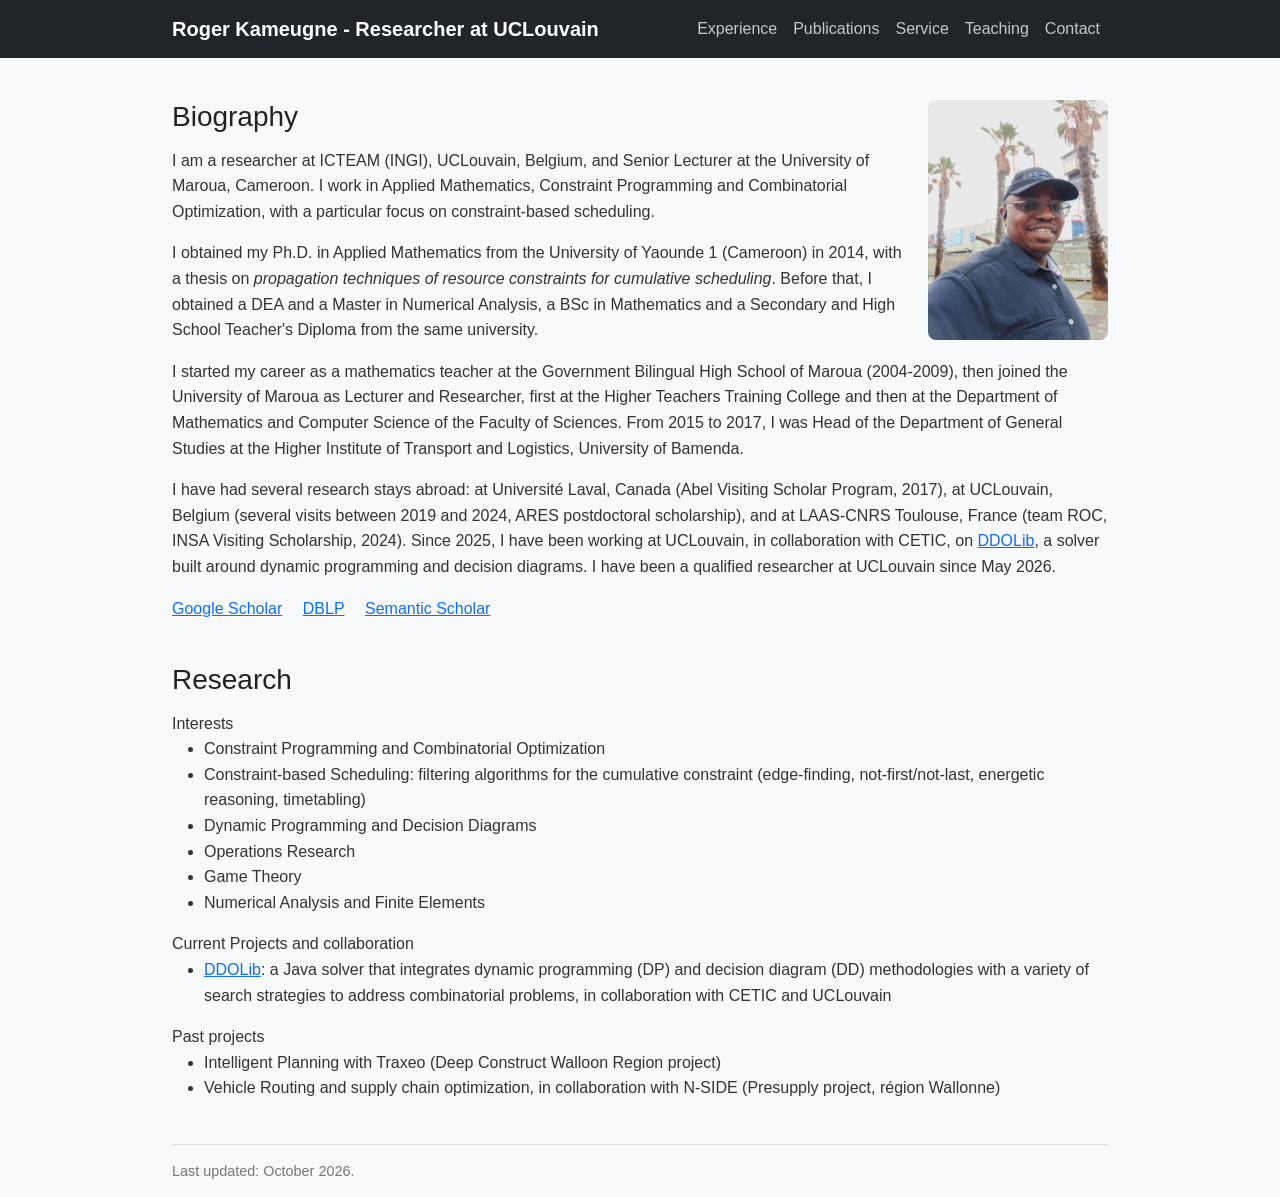
==== commit d755ac59: "Undate" ====
--- a/index.html
+++ b/index.html
@@ -11,7 +11,7 @@
   <link href="https://cdn.jsdelivr.net/npm/bootstrap@5.3.3/dist/css/bootstrap.min.css" rel="stylesheet" integrity="sha384-QWTKZyjpPEjISv5WaRU9OFeRpok6YctnYmDr5pNlyT2bRjXh0JMhjY6hW+ALEwIH" crossorigin="anonymous">
 
   <!-- Custom CSS -->
-  <link href="assets/css/main.css" rel="stylesheet">
+  <link href="main.css" rel="stylesheet">
 </head>
 <body>
 
@@ -44,7 +44,7 @@
   </nav>
 
   <div class="container mt-4">
-    <p><img src="img/roger.jpeg" alt="Roger Kameugne" class="portrait" /></p>
+    <p><img src="roger.jpeg" alt="Roger Kameugne" class="portrait" /></p>
 
 <h3>Biography</h3>
 
--- a/main.css
+++ b/main.css
@@ -0,0 +1,72 @@
+body {
+  font-family: 'Helvetica Neue', Helvetica, Arial, sans-serif;
+  line-height: 1.6;
+  color: #333;
+  background-color: #f8f9fa;
+}
+
+.navbar-brand {
+  font-weight: bold;
+}
+
+.navbar-nav .nav-link {
+  color: rgba(255, 255, 255, 0.75);
+}
+
+.navbar-nav .nav-link:hover,
+.navbar-nav .nav-link.active {
+  color: rgba(255, 255, 255, 1);
+}
+
+.container {
+  max-width: 960px;
+}
+
+h1, h2, h3, h4, h5, h6 {
+  color: #222;
+  margin-top: 1.5em;
+  margin-bottom: 0.5em;
+}
+
+ul {
+  margin-bottom: 1em;
+}
+
+img {
+  max-width: 100%;
+  height: auto;
+}
+
+.portrait {
+  width: 180px;
+  border-radius: 8px;
+  float: right;
+  margin: 0 0 10px 20px;
+}
+
+.profiles a {
+  margin-right: 1em;
+}
+
+.timeline {
+  list-style: none;
+  padding-left: 0;
+}
+
+.timeline li {
+  margin-bottom: 0.6em;
+}
+
+.timeline .period {
+  display: inline-block;
+  min-width: 11em;
+  color: #666;
+}
+
+footer {
+  margin-top: 3em;
+  padding: 1em 0;
+  border-top: 1px solid #dee2e6;
+  color: #777;
+  font-size: 0.9em;
+}
